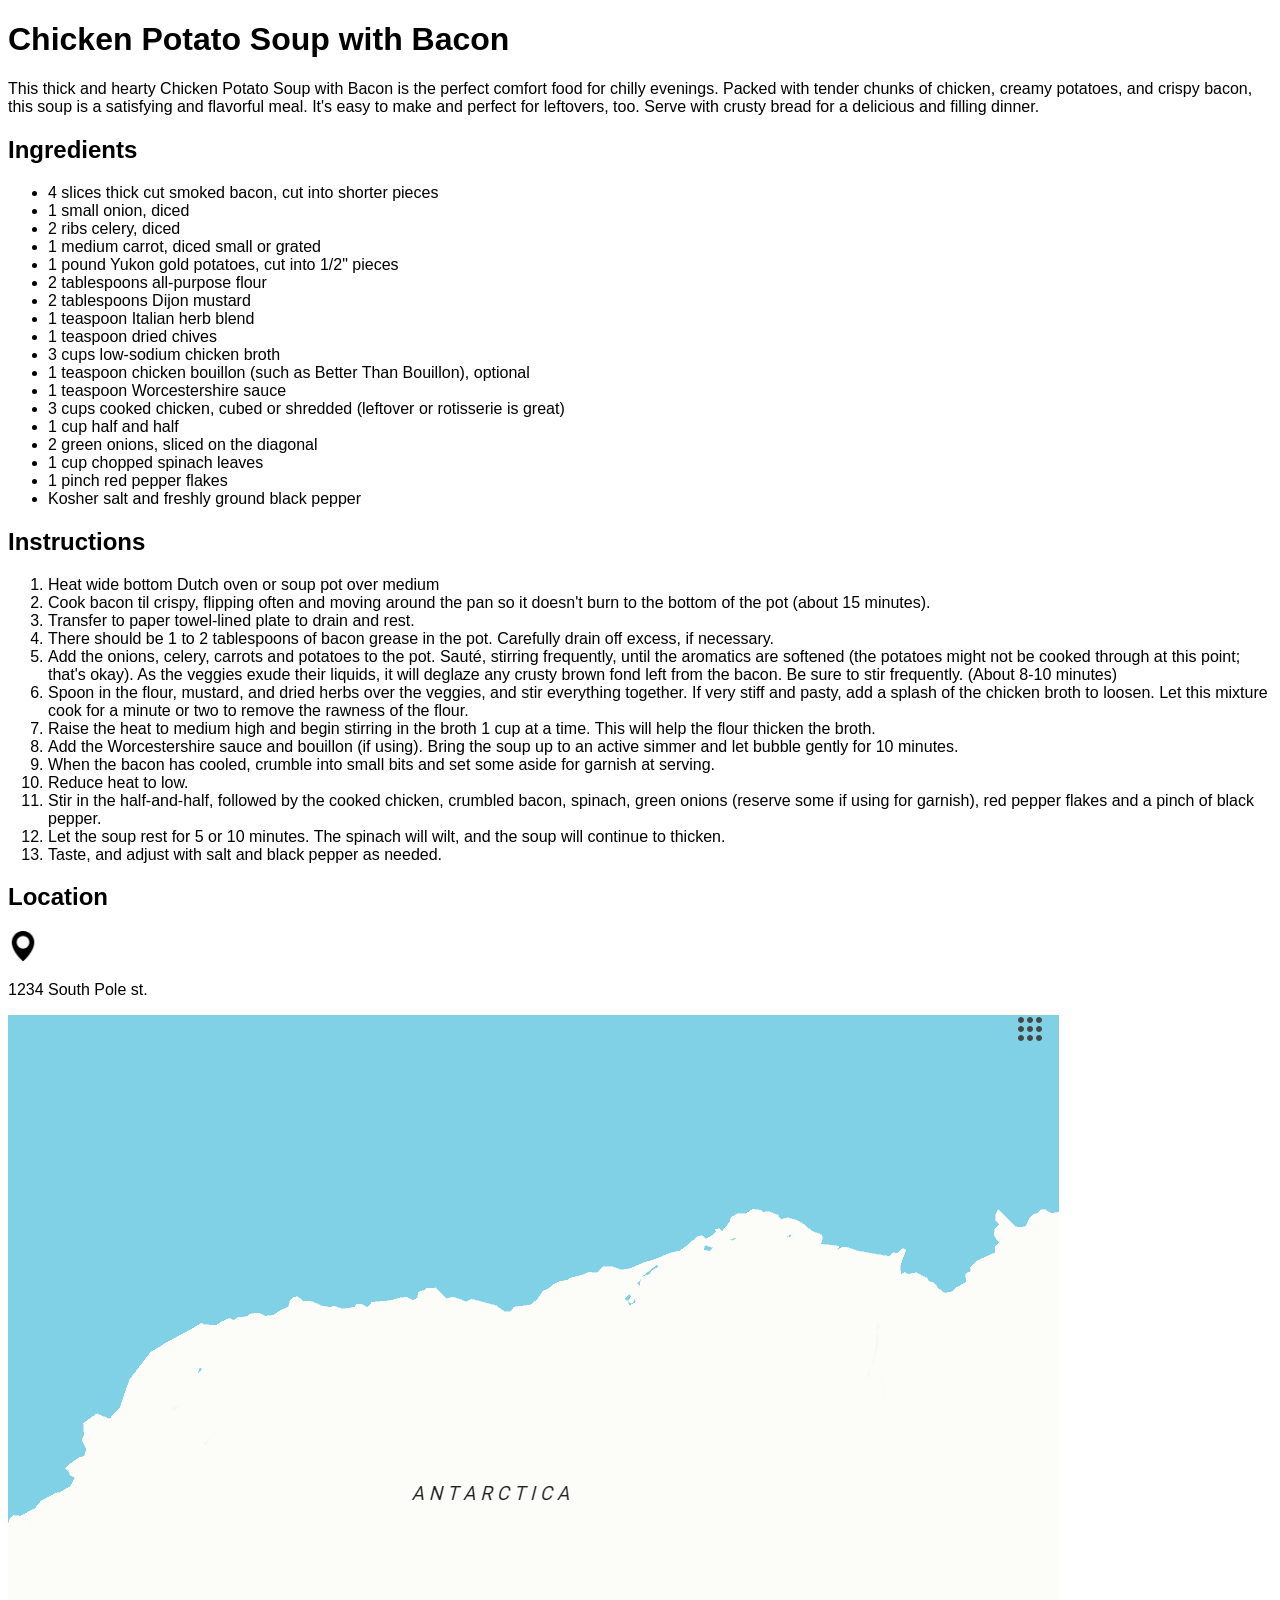
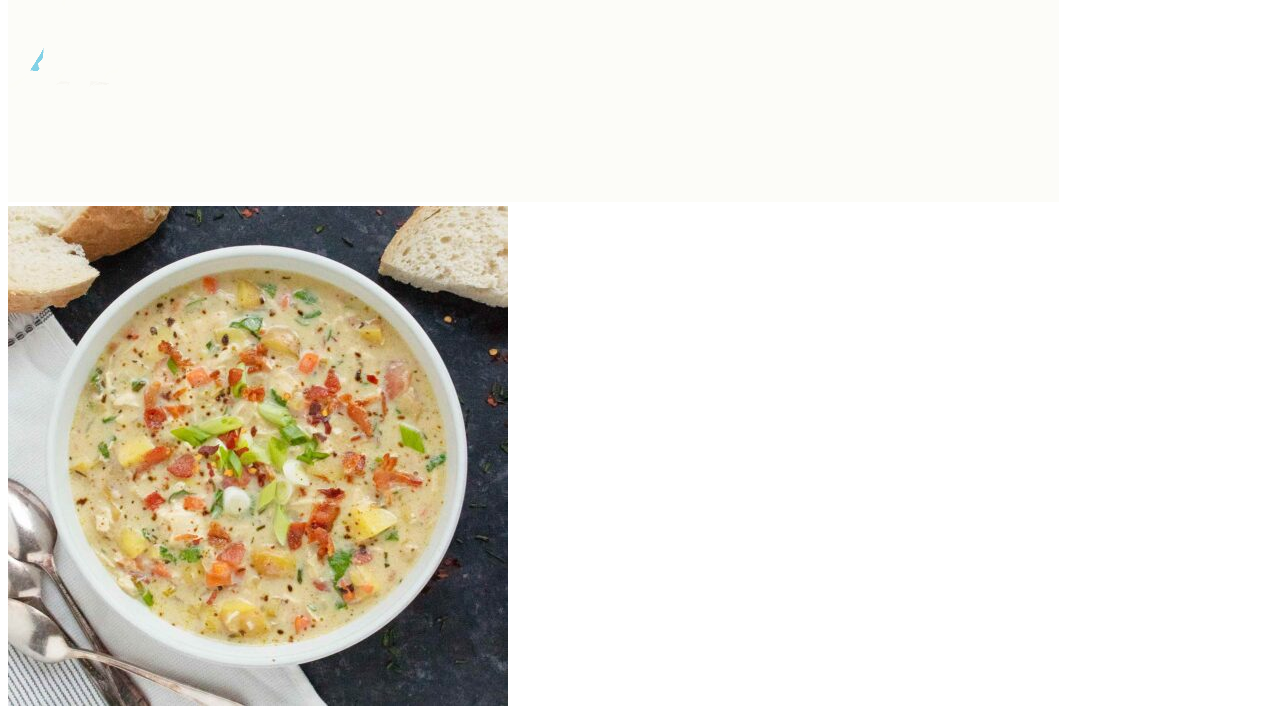
==== recipe.html @ 621f4bc7 "Recipe page" ====
<!-- https://soupaddict.com/chicken-potato-soup/#recipe
 -->
<!DOCTYPE html>
<html lang="en">
  <head>
    <meta charset="UTF-8">
    <meta name="viewport" content="width=device-width, initial-scale=1.0">
    <meta http-equiv="X-UA-Compatible" content="ie=edge">
    <title>Chicken Potato Soup with Bacon</title>
    <link rel="stylesheet" href="style.css">
  </head>
  <body>
    <div class="container">
      <div class="content-side">
        <h1>Chicken Potato Soup with Bacon</h1>
        <p>This thick and hearty Chicken Potato Soup with Bacon is the perfect comfort food for chilly evenings. Packed with tender chunks of chicken, creamy potatoes, and crispy bacon, this soup is a satisfying and flavorful meal. It's easy to make and perfect for leftovers, too. Serve with crusty bread for a delicious and filling dinner.</p>
        
        <h2>Ingredients</h2>
        <ul>
          <li>4 slices thick cut smoked bacon, cut into shorter pieces</li>
          <li>1 small onion, diced</li>
          <li>2 ribs celery, diced</li>
          <li>1 medium carrot, diced small or grated</li>
          <li>1 pound Yukon gold potatoes, cut into 1/2" pieces</li>
          <li>2 tablespoons all-purpose flour</li>
          <li>2 tablespoons Dijon mustard</li>
          <li>1 teaspoon Italian herb blend</li>
          <li>1 teaspoon dried chives</li>
          <li>3 cups low-sodium chicken broth</li>
          <li>1 teaspoon chicken bouillon (such as Better Than Bouillon), optional</li>
          <li>1 teaspoon Worcestershire sauce</li>
          <li>3 cups cooked chicken, cubed or shredded (leftover or rotisserie is great)</li>
          <li>1 cup half and half</li>
          <li>2 green onions, sliced on the diagonal</li>
          <li>1 cup chopped spinach leaves</li>
          <li>1 pinch red pepper flakes</li>
          <li>Kosher salt and freshly ground black pepper</li>
        </ul>

        <h2>Instructions</h2>
        <ol>
          <li>Heat wide bottom Dutch oven or soup pot over medium</li>
          <li>Cook bacon til crispy, flipping often and moving around the pan so it doesn't burn to the bottom of the pot (about 15 minutes).</li>
          <li>Transfer to paper towel-lined plate to drain and rest.</li>
          <li>There should be 1 to 2 tablespoons of bacon grease in the pot. Carefully drain off excess, if necessary.</li>
          <li>Add the onions, celery, carrots and potatoes to the pot. Sauté, stirring frequently, until the aromatics are softened (the potatoes might not be cooked through at this point; that's okay). As the veggies exude their liquids, it will deglaze any crusty brown fond left from the bacon. Be sure to stir frequently. (About 8-10 minutes)</li>
          <li>Spoon in the flour, mustard, and dried herbs over the veggies, and stir everything together. If very stiff and pasty, add a splash of the chicken broth to loosen. Let this mixture cook for a minute or two to remove the rawness of the flour.</li>
          <li>Raise the heat to medium high and begin stirring in the broth 1 cup at a time. This will help the flour thicken the broth.</li>
          <li>Add the Worcestershire sauce and bouillon (if using). Bring the soup up to an active simmer and let bubble gently for 10 minutes.</li>
          <li>When the bacon has cooled, crumble into small bits and set some aside for garnish at serving.</li>
          <li>Reduce heat to low.</li>
          <li>Stir in the half-and-half, followed by the cooked chicken, crumbled bacon, spinach, green onions (reserve some if using for garnish), red pepper flakes and a pinch of black pepper.</li>
          <li>Let the soup rest for 5 or 10 minutes. The spinach will wilt, and the soup will continue to thicken.</li>
          <li>Taste, and adjust with salt and black pepper as needed.</li>
        </ol>

        <h2>Location</h2>
        <div class="location-content">
          <div class="location-info">
            <div class="location-details">
              <img src="location-pin.png" alt="location pin image" width="30" height="30">
              <p>1234 South Pole st.</p>
            </div>
          </div>
          <div class="location-map">
            <img src="South-Pole.png" alt="south pole">
          </div>
        </div>
      </div>

      <div class="image-side">
        <img src="chicken-potato-soup.jpg" alt="chicken potato soup">
      </div>
    </div>
  </body>
</html>
---- style.css ----
body {
  font-family: 'Poppins', sans-serif;
}

.page{
  padding: 100px 0;
}

.content-wrap{
  max-width: 760px;
  margin: 0 auto;
}

.search-wrap{
  max-width: 760px;
}

.search-input{
  border: 2px solid #111;
  border-radius: 0;
}

.season-btn{
  border: 0;
  padding: 16px 46px;
  /* font-weight: 500; */
  min-width: 150px;
}

.spring{ background: #fbf3c6; }
.summer{ background: #e9f7dc; }
.fall{ background: #f7d8b9; }
.winter{ background: #cfe6fb; }

.filter-btn{
  background: #ff6f6f;
  border: 0;
  border-radius: 0;
  padding: 14px 22px;
  font-weight: 500;
}
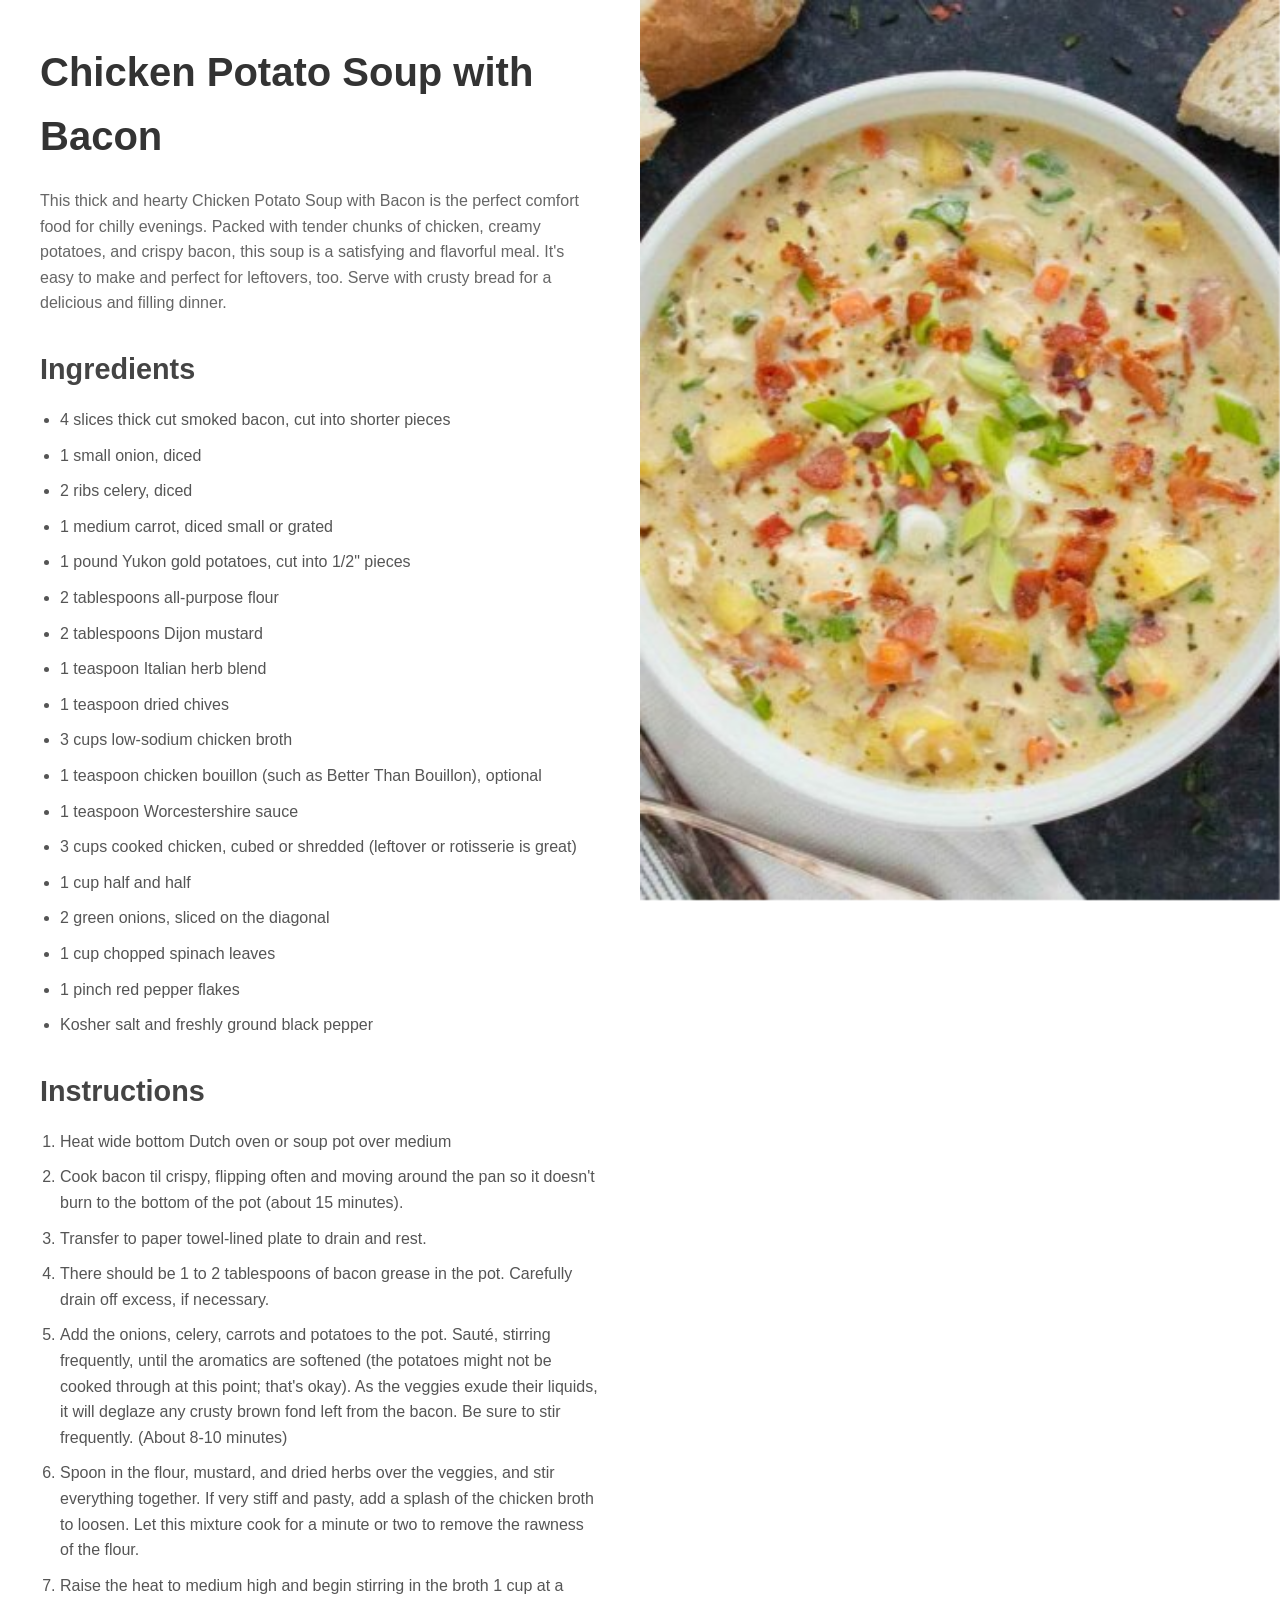
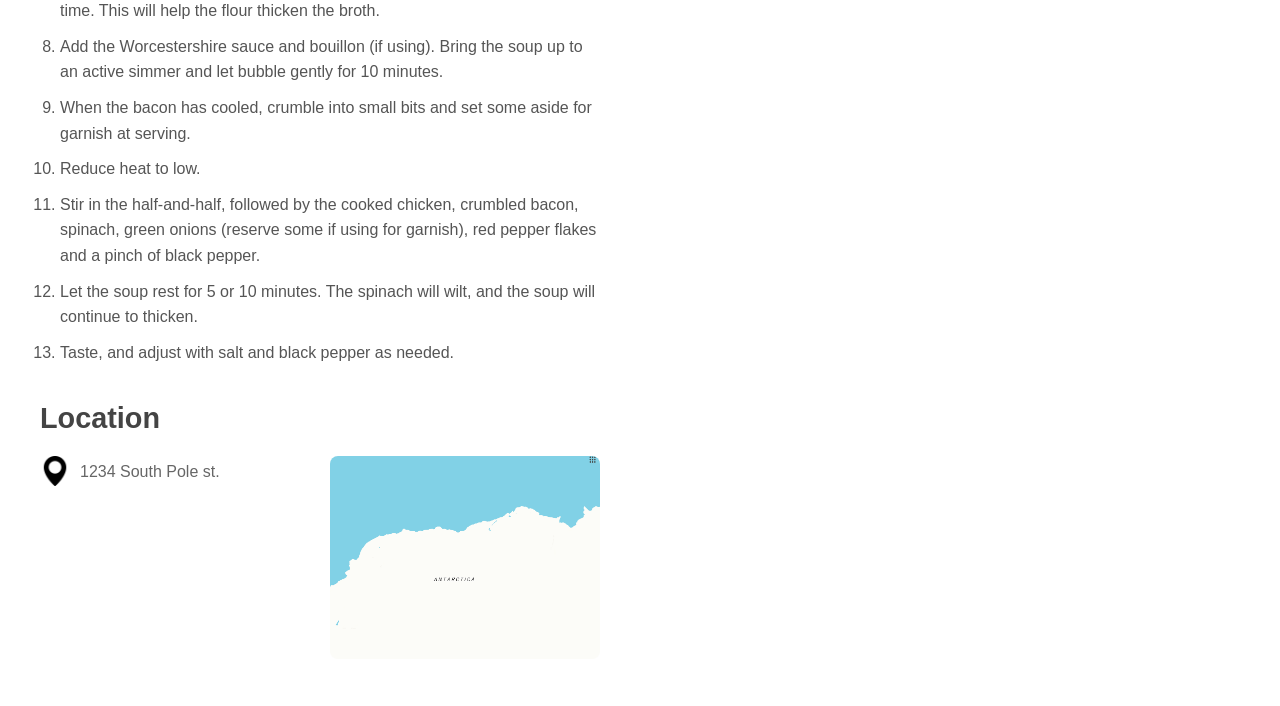
==== commit e7e1cf9d: "Updated the recipe html to match style-recipe.css" ====
--- a/recipe.html
+++ b/recipe.html
@@ -7,7 +7,7 @@
     <meta name="viewport" content="width=device-width, initial-scale=1.0">
     <meta http-equiv="X-UA-Compatible" content="ie=edge">
     <title>Chicken Potato Soup with Bacon</title>
-    <link rel="stylesheet" href="style.css">
+    <link rel="stylesheet" href="style-recipe.css">
   </head>
   <body>
     <div class="container">
--- a/style-recipe.css
+++ b/style-recipe.css
@@ -0,0 +1,120 @@
+* {
+  margin: 0;
+  padding: 0;
+  box-sizing: border-box;
+}
+
+body {
+  font-family: Arial, sans-serif;
+  line-height: 1.6;
+}
+
+.container {
+  display: flex;
+  min-height: 100vh;
+}
+
+.content-side {
+  width: 50%;
+  padding: 40px;
+  overflow-y: auto;
+}
+
+.image-side {
+  width: 50%;
+  position: sticky;
+  top: 0;
+  height: 100vh;
+}
+
+.image-side img {
+  width: 100%;
+  height: 100%;
+  object-fit: cover;
+}
+
+h1 {
+  font-size: 2.5em;
+  margin-bottom: 20px;
+  color: #333;
+}
+
+h2 {
+  font-size: 1.8em;
+  margin-top: 30px;
+  margin-bottom: 15px;
+  color: #444;
+}
+
+p {
+  margin-bottom: 20px;
+  color: #666;
+}
+
+ul, ol {
+  margin-left: 20px;
+  margin-bottom: 20px;
+}
+
+li {
+  margin-bottom: 10px;
+  color: #555;
+}
+
+.location-section {
+  margin-top: 30px;
+}
+
+.location-content {
+  display: flex;
+  gap: 20px;
+  align-items: flex-start;
+  margin-top: 15px;
+}
+
+.location-info {
+  flex: 1;
+}
+
+.location-details {
+  display: flex;
+  align-items: center;
+  gap: 10px;
+}
+
+.location-details img {
+  width: 30px !important;
+  height: 30px !important;
+  object-fit: contain;
+}
+
+.location-details p {
+  margin: 0;
+}
+
+.location-map {
+  flex: 1;
+}
+
+.location-map img {
+  width: 100%;
+  height: auto;
+  max-width: 300px;
+  border-radius: 8px;
+}
+
+@media (max-width: 968px) {
+  .container {
+    flex-direction: column;
+  }
+  
+  .content-side,
+  .image-side {
+    width: 100%;
+  }
+  
+  .image-side {
+    position: relative;
+    height: 400px;
+  }
+}
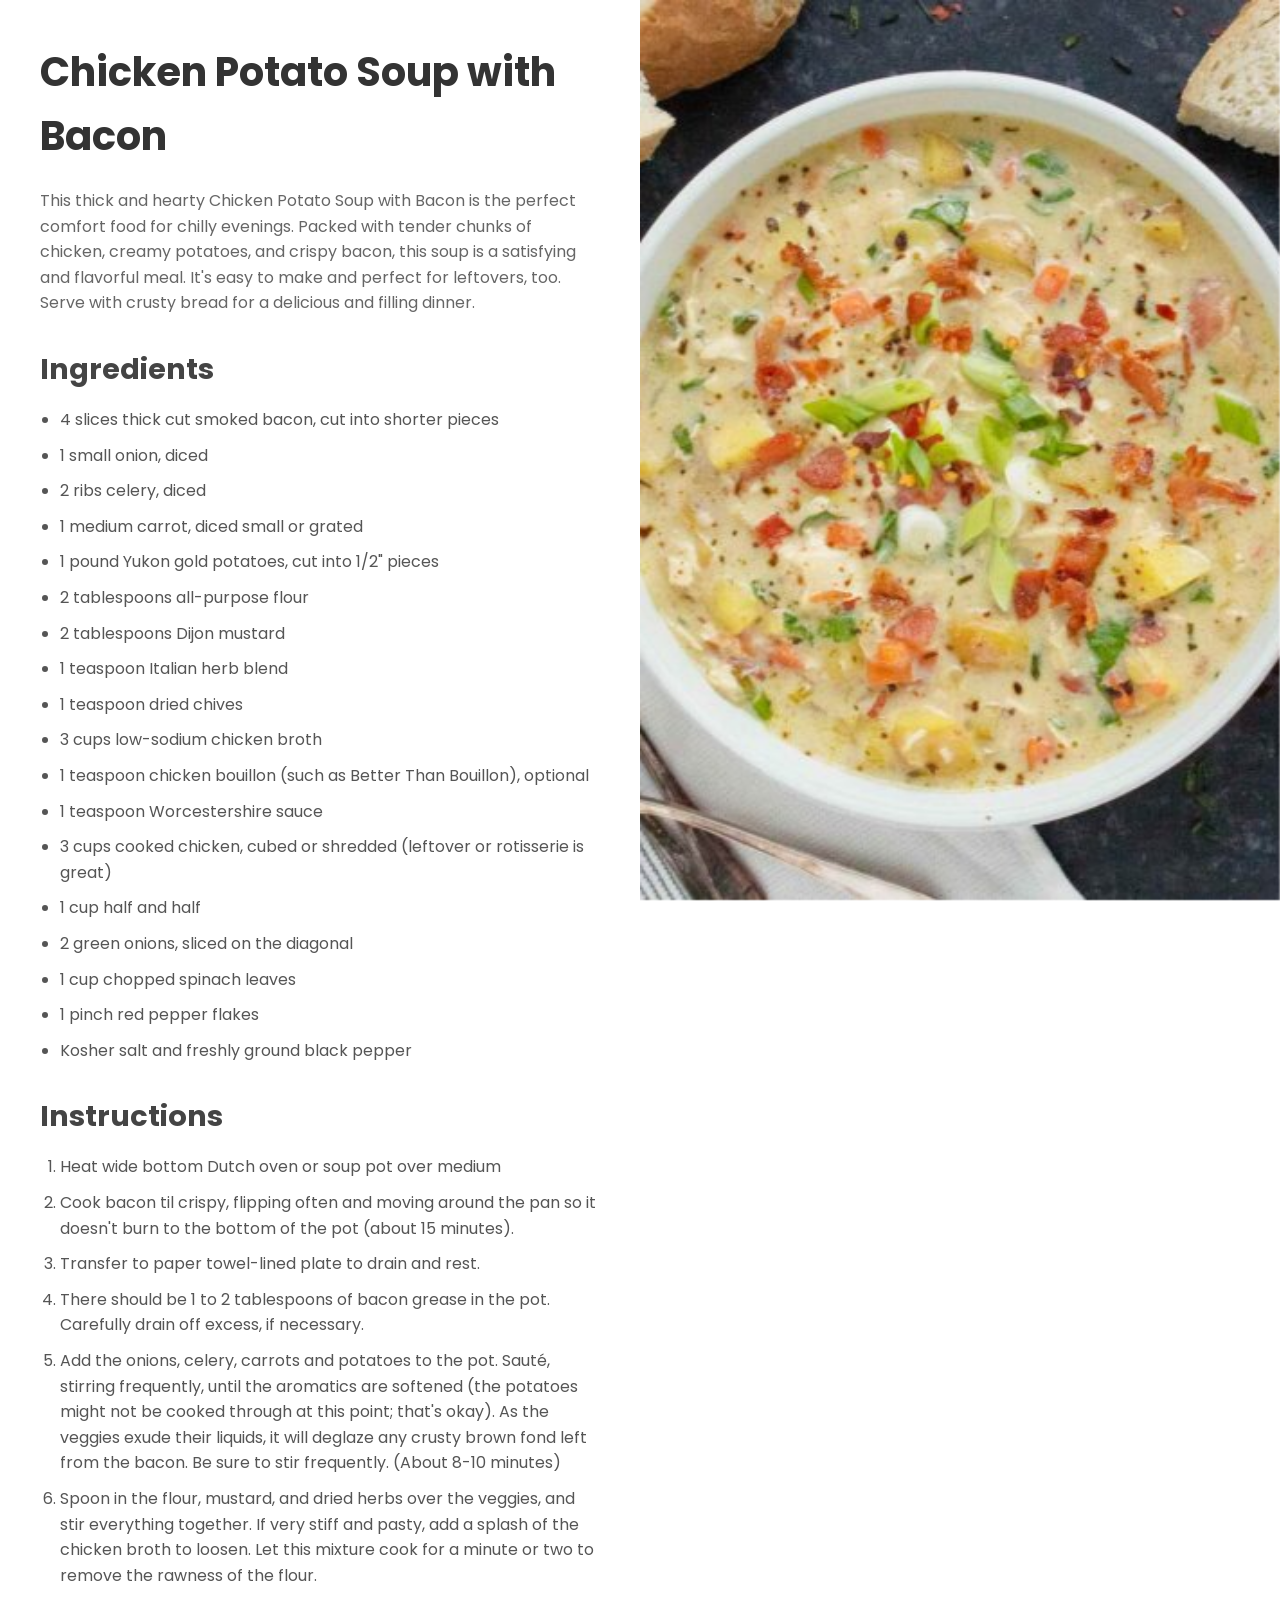
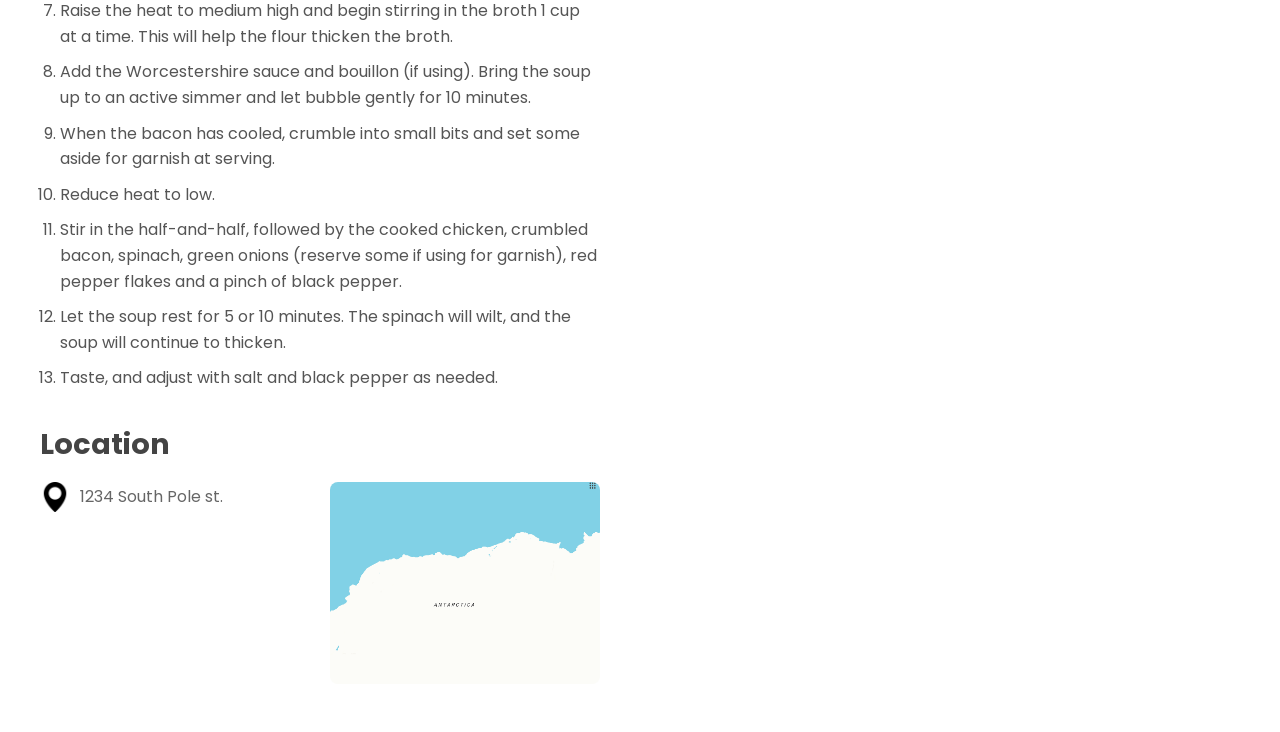
==== commit 9331845d: "Merged CSS and updated formatting" ====
--- a/recipe.html
+++ b/recipe.html
@@ -7,7 +7,12 @@
     <meta name="viewport" content="width=device-width, initial-scale=1.0">
     <meta http-equiv="X-UA-Compatible" content="ie=edge">
     <title>Chicken Potato Soup with Bacon</title>
-    <link rel="stylesheet" href="style-recipe.css">
+   
+    <link rel="preconnect" href="https://fonts.googleapis.com">
+    <link rel="preconnect" href="https://fonts.gstatic.com" crossorigin>
+    <link href="https://fonts.googleapis.com/css2?family=Poppins:ital,wght@0,100;0,200;0,300;0,400;0,500;0,600;0,700;0,800;0,900;1,100;1,200;1,300;1,400;1,500;1,600;1,700;1,800;1,900&display=swap" rel="stylesheet">
+
+    <link rel="stylesheet" href="style.css">
   </head>
   <body>
     <div class="container">
--- a/style.css
+++ b/style.css
@@ -0,0 +1,170 @@
+
+  /* HOME PAGE */
+  /* HOME PAGE */
+  /* HOME PAGE */
+
+
+body {
+  font-family: 'Poppins', sans-serif;
+  line-height: 1.6;
+}
+
+.page{
+  padding: 100px 0;
+}
+
+.content-wrap{
+  max-width: 760px;
+  margin: 0 auto;
+}
+
+.search-wrap{
+  max-width: 760px;
+}
+
+.search-input{
+  border: 2px solid #111;
+  border-radius: 0;
+}
+
+.season-btn{
+  border: 0;
+  padding: 16px 46px;
+  /* font-weight: 500; */
+  min-width: 150px;
+}
+
+.spring{ background: #fbf3c6; }
+.summer{ background: #e9f7dc; }
+.fall{ background: #f7d8b9; }
+.winter{ background: #cfe6fb; }
+
+.filter-btn{
+  background: #ff6f6f;
+  border: 0;
+  border-radius: 0;
+  padding: 14px 22px;
+  font-weight: 500;
+}
+
+
+  /* RECIPE PAGE */
+  /* RECIPE PAGE */
+  /* RECIPE PAGE */
+
+
+* {
+  margin: 0;
+  padding: 0;
+  box-sizing: border-box;
+}
+
+.container {
+  display: flex;
+  min-height: 100vh;
+}
+
+.content-side {
+  width: 50%;
+  padding: 40px;
+  overflow-y: auto;
+}
+
+.image-side {
+  width: 50%;
+  position: sticky;
+  top: 0;
+  height: 100vh;
+}
+
+.image-side img {
+  width: 100%;
+  height: 100%;
+  object-fit: cover;
+}
+
+h1 {
+  font-size: 2.5em;
+  margin-bottom: 20px;
+  color: #333;
+}
+
+h2 {
+  font-size: 1.8em;
+  margin-top: 30px;
+  margin-bottom: 15px;
+  color: #444;
+}
+
+p {
+  margin-bottom: 20px;
+  color: #666;
+}
+
+ul, ol {
+  margin-left: 20px;
+  margin-bottom: 20px;
+}
+
+li {
+  margin-bottom: 10px;
+  color: #555;
+}
+
+.location-section {
+  margin-top: 30px;
+}
+
+.location-content {
+  display: flex;
+  gap: 20px;
+  align-items: flex-start;
+  margin-top: 15px;
+}
+
+.location-info {
+  flex: 1;
+}
+
+.location-details {
+  display: flex;
+  align-items: center;
+  gap: 10px;
+}
+
+.location-details img {
+  width: 30px !important;
+  height: 30px !important;
+  object-fit: contain;
+}
+
+.location-details p {
+  margin: 0;
+}
+
+.location-map {
+  flex: 1;
+}
+
+.location-map img {
+  width: 100%;
+  height: auto;
+  max-width: 300px;
+  border-radius: 8px;
+}
+
+@media (max-width: 968px) {
+  .container {
+    flex-direction: column;
+  }
+  
+  .content-side,
+  .image-side {
+    width: 100%;
+  }
+  
+  .image-side {
+    position: relative;
+    height: 400px;
+  }
+}
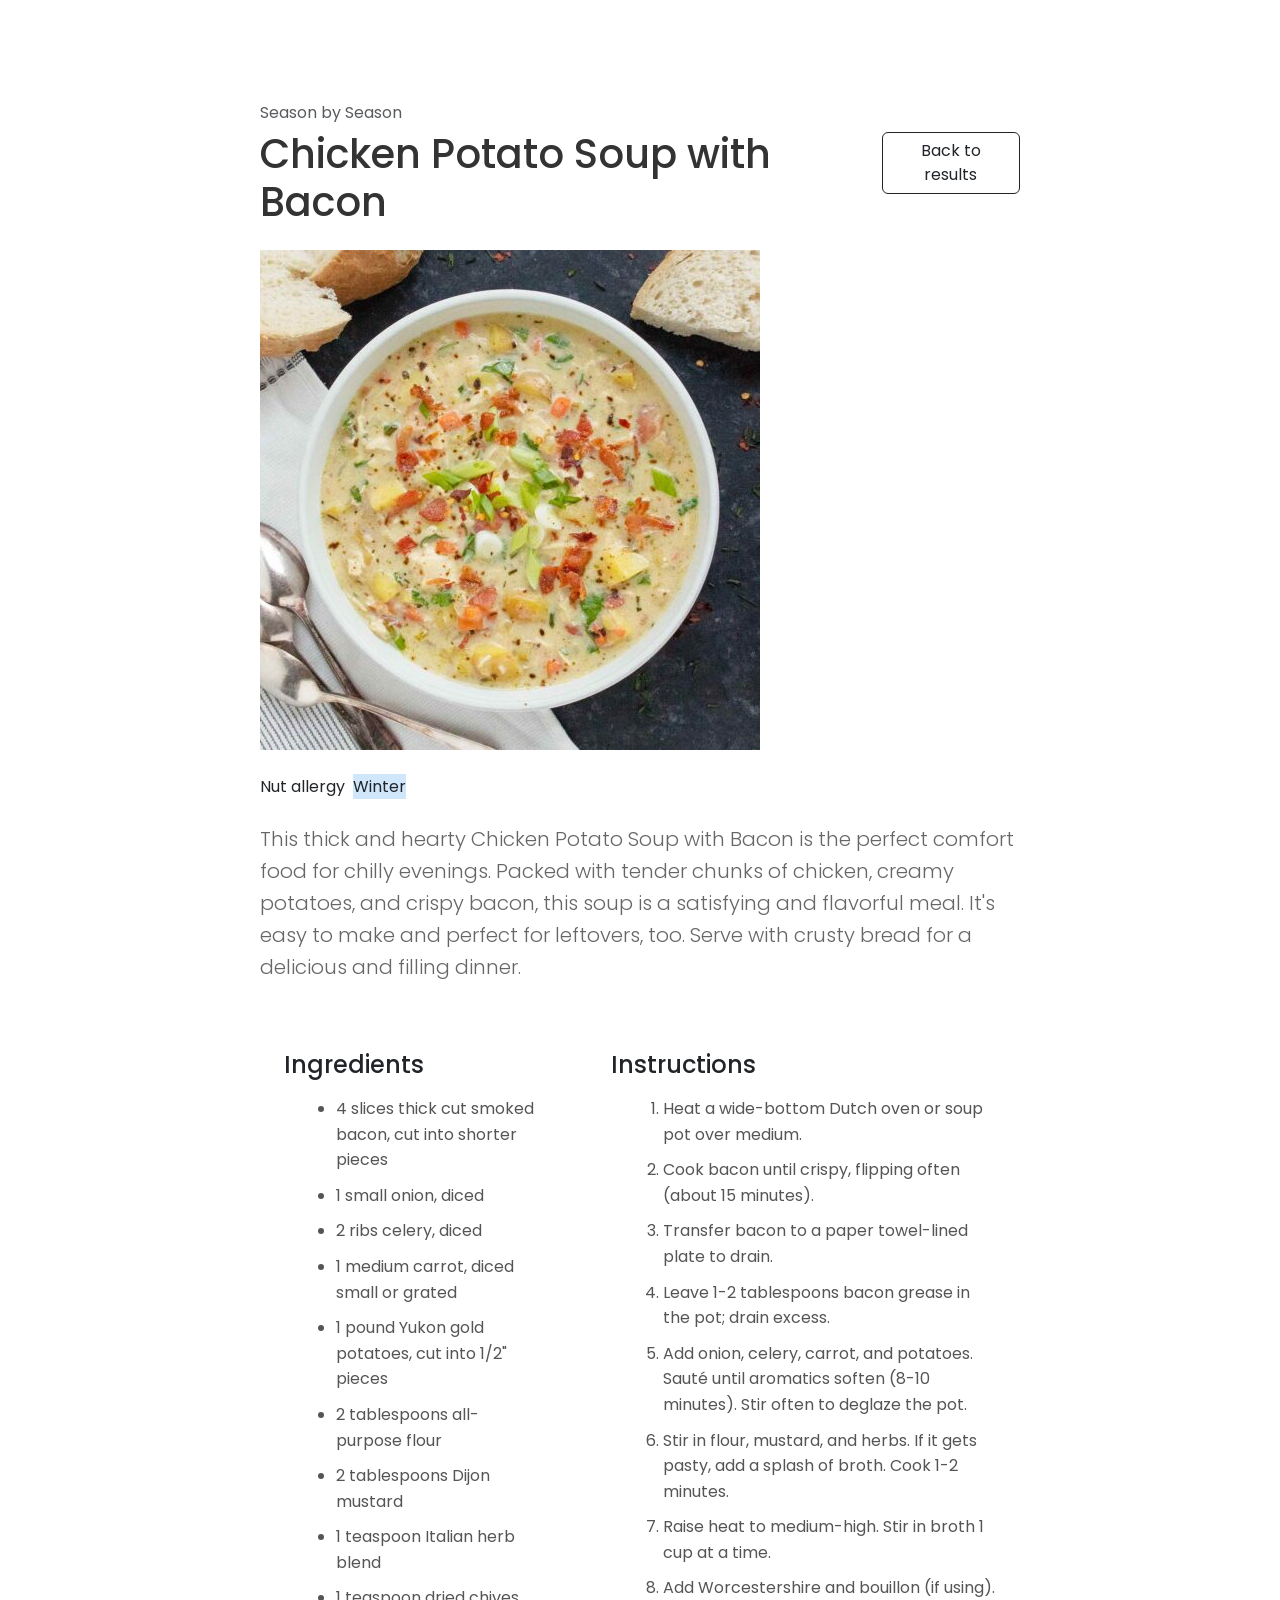
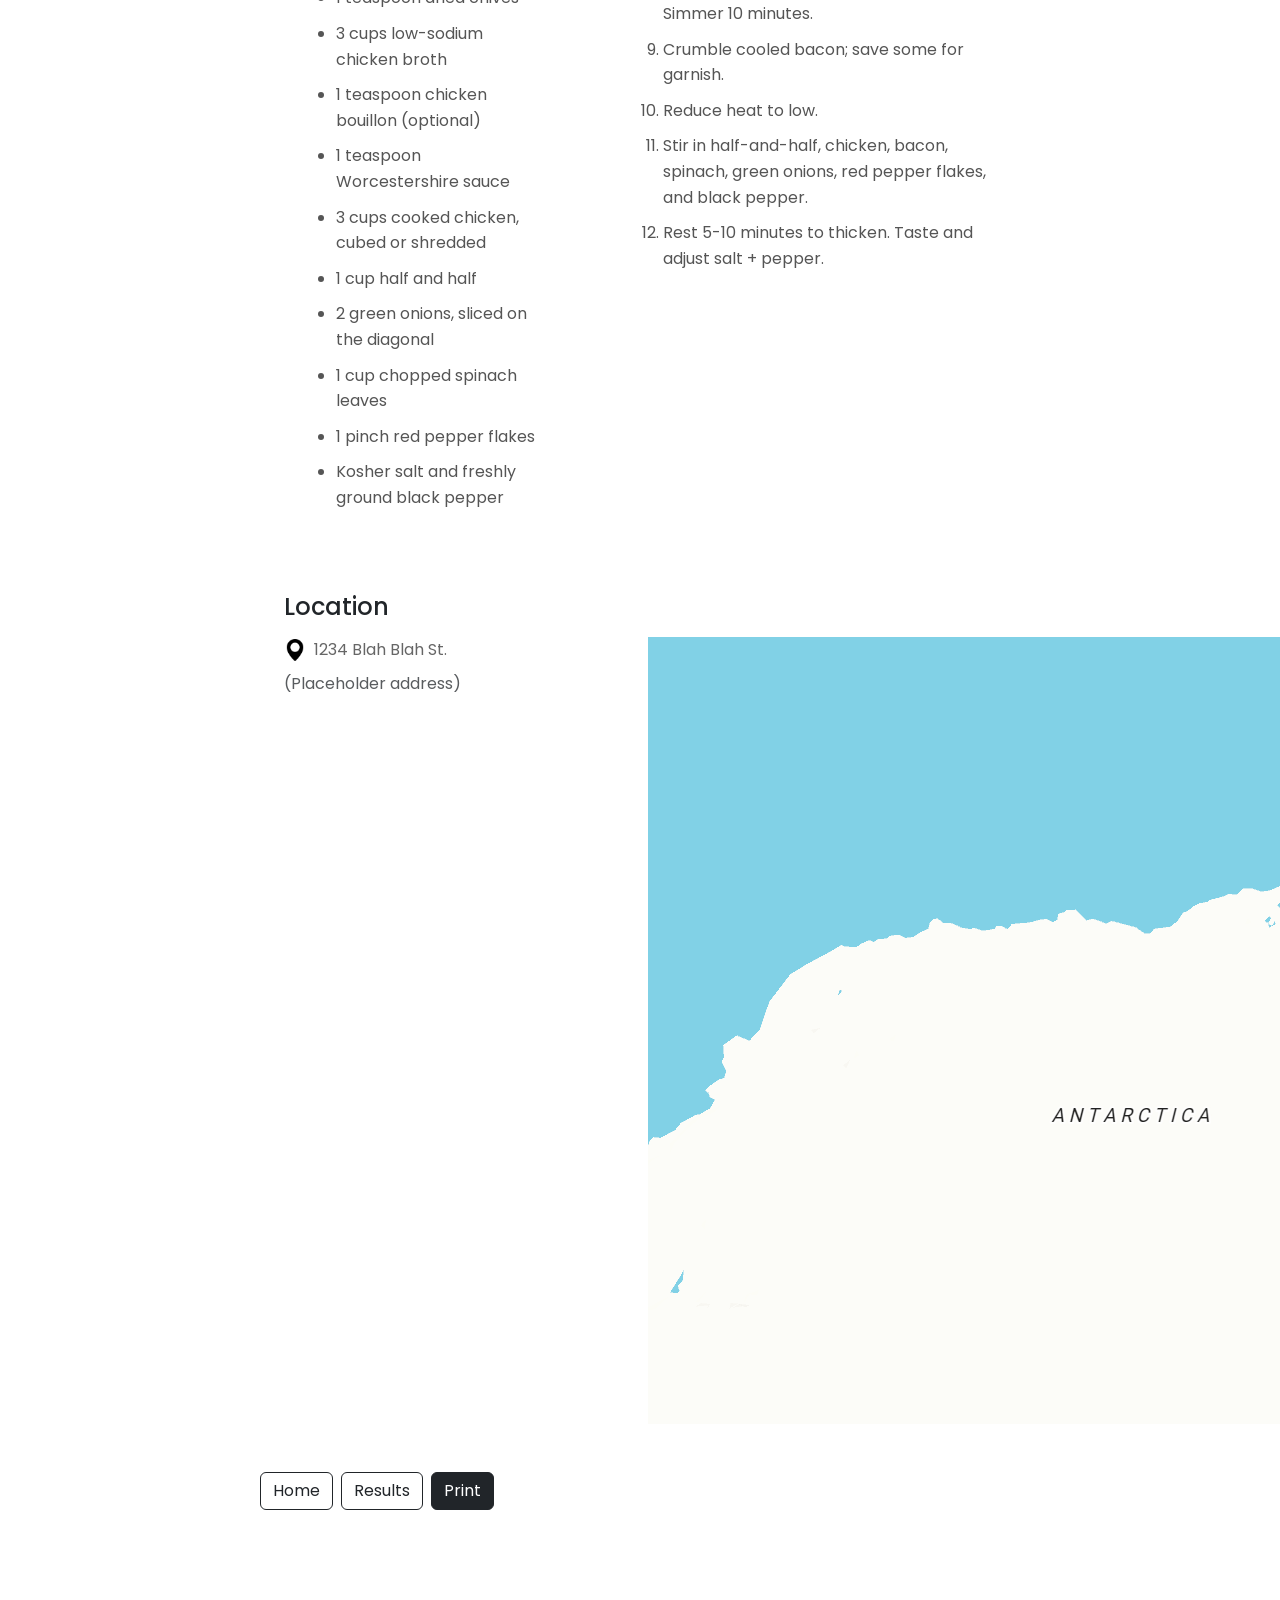
==== commit 30ba13c7: "New recipe page" ====
--- a/recipe.html
+++ b/recipe.html
@@ -1,81 +1,172 @@
-<!-- https://soupaddict.com/chicken-potato-soup/#recipe
- -->
-<!DOCTYPE html>
+<!-- Recipe source: https://soupaddict.com/chicken-potato-soup/#recipe -->
+
+<!doctype html>
 <html lang="en">
-  <head>
-    <meta charset="UTF-8">
-    <meta name="viewport" content="width=device-width, initial-scale=1.0">
-    <meta http-equiv="X-UA-Compatible" content="ie=edge">
-    <title>Chicken Potato Soup with Bacon</title>
-   
-    <link rel="preconnect" href="https://fonts.googleapis.com">
-    <link rel="preconnect" href="https://fonts.gstatic.com" crossorigin>
-    <link href="https://fonts.googleapis.com/css2?family=Poppins:ital,wght@0,100;0,200;0,300;0,400;0,500;0,600;0,700;0,800;0,900;1,100;1,200;1,300;1,400;1,500;1,600;1,700;1,800;1,900&display=swap" rel="stylesheet">
 
-    <link rel="stylesheet" href="style.css">
-  </head>
-  <body>
-    <div class="container">
-      <div class="content-side">
-        <h1>Chicken Potato Soup with Bacon</h1>
-        <p>This thick and hearty Chicken Potato Soup with Bacon is the perfect comfort food for chilly evenings. Packed with tender chunks of chicken, creamy potatoes, and crispy bacon, this soup is a satisfying and flavorful meal. It's easy to make and perfect for leftovers, too. Serve with crusty bread for a delicious and filling dinner.</p>
-        
-        <h2>Ingredients</h2>
-        <ul>
-          <li>4 slices thick cut smoked bacon, cut into shorter pieces</li>
-          <li>1 small onion, diced</li>
-          <li>2 ribs celery, diced</li>
-          <li>1 medium carrot, diced small or grated</li>
-          <li>1 pound Yukon gold potatoes, cut into 1/2" pieces</li>
-          <li>2 tablespoons all-purpose flour</li>
-          <li>2 tablespoons Dijon mustard</li>
-          <li>1 teaspoon Italian herb blend</li>
-          <li>1 teaspoon dried chives</li>
-          <li>3 cups low-sodium chicken broth</li>
-          <li>1 teaspoon chicken bouillon (such as Better Than Bouillon), optional</li>
-          <li>1 teaspoon Worcestershire sauce</li>
-          <li>3 cups cooked chicken, cubed or shredded (leftover or rotisserie is great)</li>
-          <li>1 cup half and half</li>
-          <li>2 green onions, sliced on the diagonal</li>
-          <li>1 cup chopped spinach leaves</li>
-          <li>1 pinch red pepper flakes</li>
-          <li>Kosher salt and freshly ground black pepper</li>
-        </ul>
+<head>
+  <meta charset="utf-8" />
+  <meta name="viewport" content="width=device-width, initial-scale=1" />
+  <title>Chicken Potato Soup with Bacon | Season by Season</title>
 
-        <h2>Instructions</h2>
-        <ol>
-          <li>Heat wide bottom Dutch oven or soup pot over medium</li>
-          <li>Cook bacon til crispy, flipping often and moving around the pan so it doesn't burn to the bottom of the pot (about 15 minutes).</li>
-          <li>Transfer to paper towel-lined plate to drain and rest.</li>
-          <li>There should be 1 to 2 tablespoons of bacon grease in the pot. Carefully drain off excess, if necessary.</li>
-          <li>Add the onions, celery, carrots and potatoes to the pot. Sauté, stirring frequently, until the aromatics are softened (the potatoes might not be cooked through at this point; that's okay). As the veggies exude their liquids, it will deglaze any crusty brown fond left from the bacon. Be sure to stir frequently. (About 8-10 minutes)</li>
-          <li>Spoon in the flour, mustard, and dried herbs over the veggies, and stir everything together. If very stiff and pasty, add a splash of the chicken broth to loosen. Let this mixture cook for a minute or two to remove the rawness of the flour.</li>
-          <li>Raise the heat to medium high and begin stirring in the broth 1 cup at a time. This will help the flour thicken the broth.</li>
-          <li>Add the Worcestershire sauce and bouillon (if using). Bring the soup up to an active simmer and let bubble gently for 10 minutes.</li>
-          <li>When the bacon has cooled, crumble into small bits and set some aside for garnish at serving.</li>
-          <li>Reduce heat to low.</li>
-          <li>Stir in the half-and-half, followed by the cooked chicken, crumbled bacon, spinach, green onions (reserve some if using for garnish), red pepper flakes and a pinch of black pepper.</li>
-          <li>Let the soup rest for 5 or 10 minutes. The spinach will wilt, and the soup will continue to thicken.</li>
-          <li>Taste, and adjust with salt and black pepper as needed.</li>
-        </ol>
+  <link rel="preconnect" href="https://fonts.googleapis.com" />
+  <link rel="preconnect" href="https://fonts.gstatic.com" crossorigin />
+  <link
+    href="https://fonts.googleapis.com/css2?family=Poppins:wght@300;400;500;600;700&display=swap"
+    rel="stylesheet"
+  />
 
-        <h2>Location</h2>
-        <div class="location-content">
-          <div class="location-info">
-            <div class="location-details">
-              <img src="location-pin.png" alt="location pin image" width="30" height="30">
-              <p>1234 South Pole st.</p>
+  <link
+    href="https://cdn.jsdelivr.net/npm/bootstrap@5.3.3/dist/css/bootstrap.min.css"
+    rel="stylesheet"
+  />
+  <link rel="stylesheet" href="style.css" />
+</head>
+
+
+<body>
+  <main class="page">
+    <div class="content-wrap">
+      <!-- top nav-ish row -->
+      <div class="d-flex align-items-center justify-content-between mb-4">
+        <div>
+          <a href="home.html" class="text-decoration-none">
+            <p class="mb-1 text-muted">Season by Season</p>
+          </a>
+          <h1 class="mb-0">Chicken Potato Soup with Bacon</h1>
+        </div>
+        <a class="btn btn-outline-dark" href="result.html">Back to results</a>
+      </div>
+
+      <!-- food image -->
+      <div class="recipe-hero mb-4">
+        <img
+          src="chicken-potato-soup.jpg"
+          alt="Chicken potato soup with bacon"
+        />
+      </div>
+
+      <!-- tags -->
+      <div class="d-flex flex-wrap gap-2 mb-4">
+        <!-- allergy tags (only show if recipe contains that allergen) -->
+        <span class="tag tag-allergy">Nut allergy</span>
+        <!-- season tags (only show if recipe fits that season) -->
+        <span class="tag tag-season winter">Winter</span>
+      </div>
+
+      <!-- description -->
+      <p class="lead">
+        This thick and hearty Chicken Potato Soup with Bacon is the perfect
+        comfort food for chilly evenings. Packed with tender chunks of
+        chicken, creamy potatoes, and crispy bacon, this soup is a satisfying
+        and flavorful meal. It's easy to make and perfect for leftovers, too.
+        Serve with crusty bread for a delicious and filling dinner.
+      </p>
+
+      <div class="row g-4 mt-1">
+        <!-- ingredients -->
+        <section class="col-12 col-lg-5">
+          <div class="recipe-card p-4">
+            <h2 class="h4 mb-3">Ingredients</h2>
+            <ul class="recipe-list mb-0">
+              <li>
+                4 slices thick cut smoked bacon, cut into shorter pieces
+              </li>
+              <li>1 small onion, diced</li>
+              <li>2 ribs celery, diced</li>
+              <li>1 medium carrot, diced small or grated</li>
+              <li>1 pound Yukon gold potatoes, cut into 1/2" pieces</li>
+              <li>2 tablespoons all-purpose flour</li>
+              <li>2 tablespoons Dijon mustard</li>
+              <li>1 teaspoon Italian herb blend</li>
+              <li>1 teaspoon dried chives</li>
+              <li>3 cups low-sodium chicken broth</li>
+              <li>1 teaspoon chicken bouillon (optional)</li>
+              <li>1 teaspoon Worcestershire sauce</li>
+              <li>3 cups cooked chicken, cubed or shredded</li>
+              <li>1 cup half and half</li>
+              <li>2 green onions, sliced on the diagonal</li>
+              <li>1 cup chopped spinach leaves</li>
+              <li>1 pinch red pepper flakes</li>
+              <li>Kosher salt and freshly ground black pepper</li>
+            </ul>
+          </div>
+        </section>
+
+        <!-- instructions -->
+        <section class="col-12 col-lg-7">
+          <div class="recipe-card p-4">
+            <h2 class="h4 mb-3">Instructions</h2>
+            <ol class="recipe-steps mb-0">
+              <li>Heat a wide-bottom Dutch oven or soup pot over medium.</li>
+              <li>
+                Cook bacon until crispy, flipping often (about 15 minutes).
+              </li>
+              <li>Transfer bacon to a paper towel-lined plate to drain.</li>
+              <li>
+                Leave 1-2 tablespoons bacon grease in the pot; drain excess.
+              </li>
+              <li>
+                Add onion, celery, carrot, and potatoes. Sauté until aromatics
+                soften (8-10 minutes). Stir often to deglaze the pot.
+              </li>
+              <li>
+                Stir in flour, mustard, and herbs. If it gets pasty, add a
+                splash of broth. Cook 1-2 minutes.
+              </li>
+              <li>
+                Raise heat to medium-high. Stir in broth 1 cup at a time.
+              </li>
+              <li>
+                Add Worcestershire and bouillon (if using). Simmer 10 minutes.
+              </li>
+              <li>Crumble cooled bacon; save some for garnish.</li>
+              <li>Reduce heat to low.</li>
+              <li>
+                Stir in half-and-half, chicken, bacon, spinach, green onions,
+                red pepper flakes, and black pepper.
+              </li>
+              <li>
+                Rest 5-10 minutes to thicken. Taste and adjust salt + pepper.
+              </li>
+            </ol>
+          </div>
+        </section>
+      </div>
+
+      <!-- location -->
+      <section class="recipe-card p-4 mt-4">
+        <h2 class="h4 mb-3">Location</h2>
+        <div class="row g-3 align-items-start">
+          <div class="col-12 col-md-6">
+            <div class="d-flex align-items-center gap-2 mb-2">
+              <img
+                src="location-pin.png"
+                alt="Location pin"
+                width="22"
+                height="22"
+              />
+              <p class="mb-0">1234 Blah Blah St.</p>
             </div>
+            <p class="text-muted mb-0">(Placeholder address)</p>
           </div>
-          <div class="location-map">
-            <img src="South-Pole.png" alt="south pole">
+
+          <div class="col-12 col-md-6">
+            <img class="recipe-map" src="South-Pole.png" alt="Map" />
           </div>
         </div>
-      </div>
+      </section>
 
-      <div class="image-side">
-        <img src="chicken-potato-soup.jpg" alt="chicken potato soup">
+      <!-- bottom actions -->
+      <div class="d-flex flex-wrap gap-2 mt-4">
+        <a class="btn btn-outline-dark" href="home.html">Home</a>
+        <a class="btn btn-outline-dark" href="result.html">Results</a>
+        <button class="btn btn-dark" type="button" onclick="window.print()">
+          Print
+        </button>
       </div>
     </div>
-  </body>
+  </main>
+
+  <script src="https://cdn.jsdelivr.net/npm/bootstrap@5.3.3/dist/js/bootstrap.bundle.min.js"></script>
+</body>
 </html>
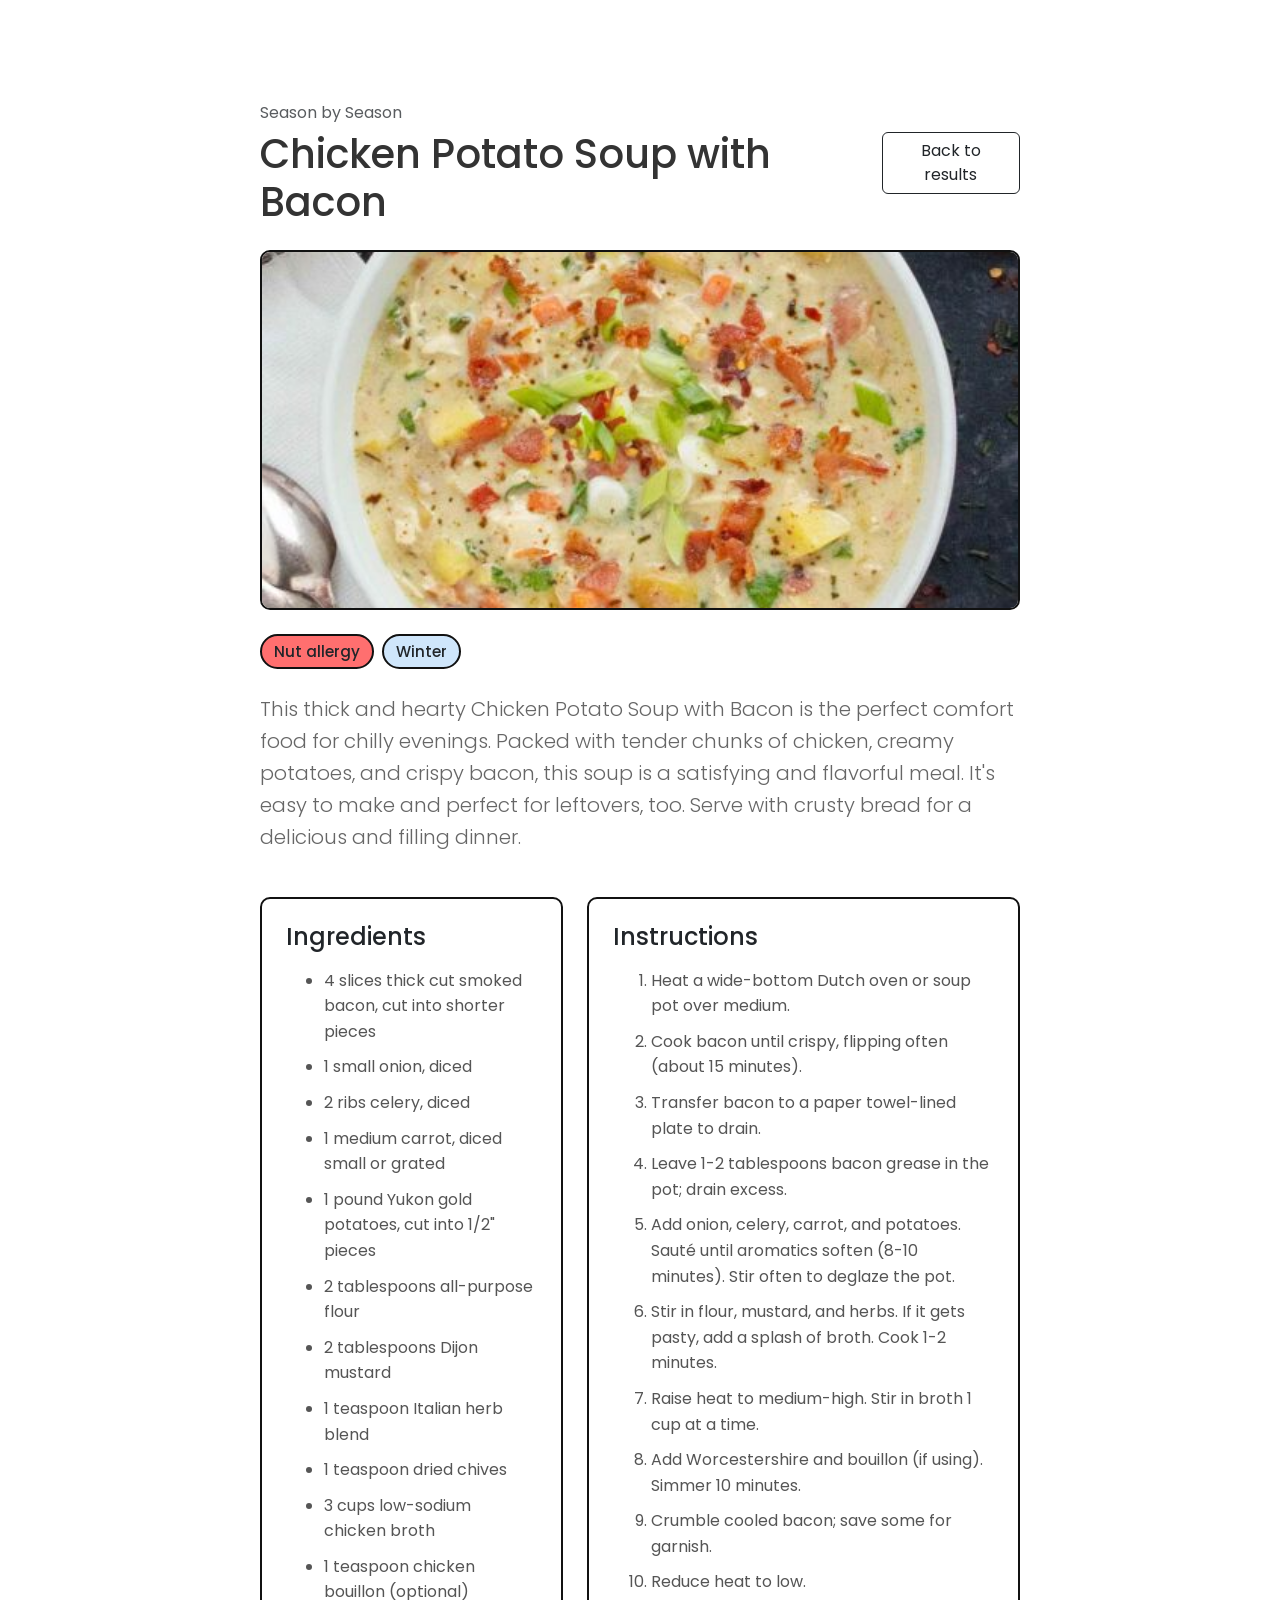
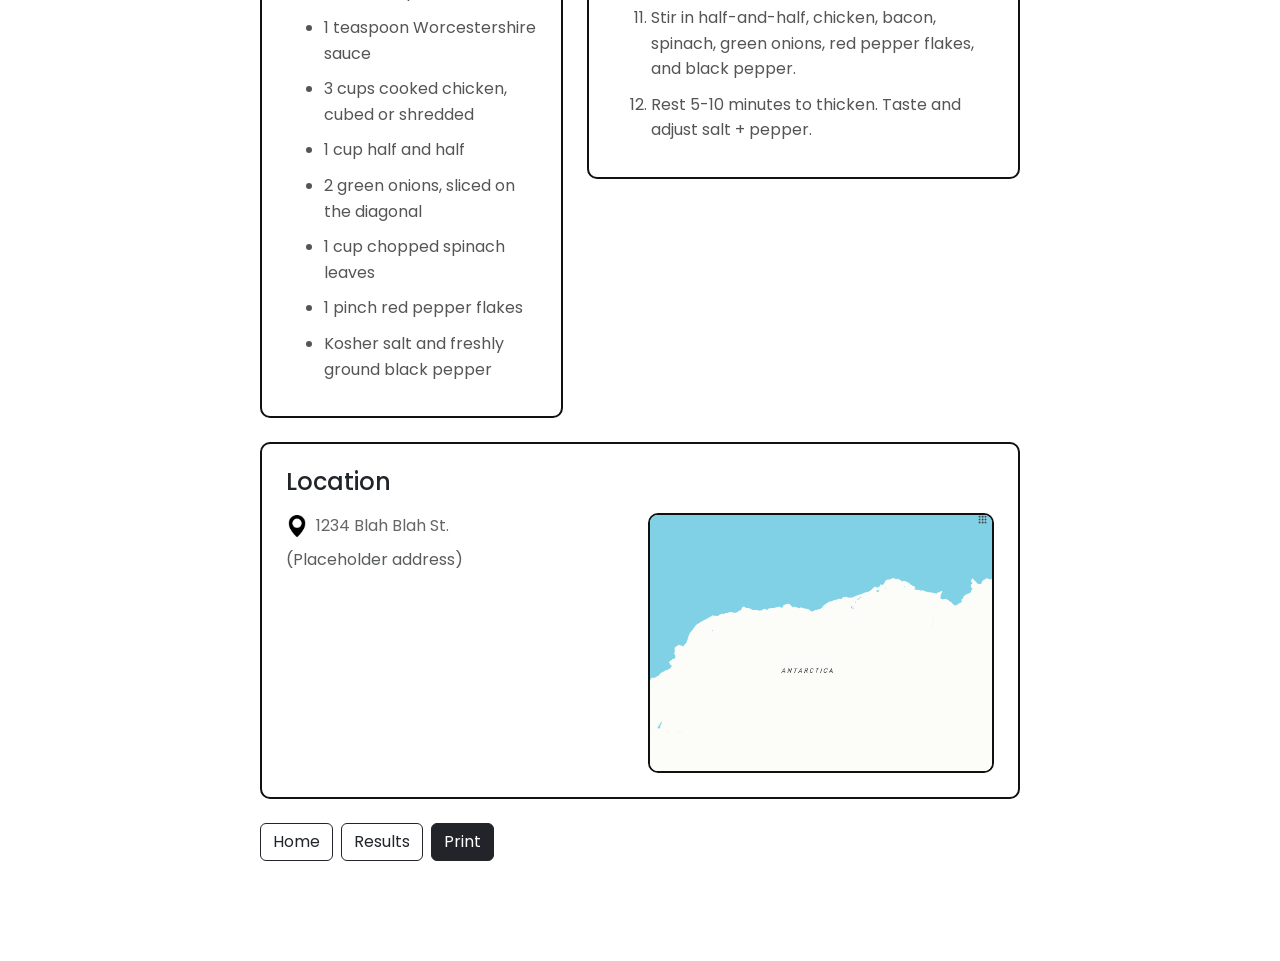
==== commit 01bab6e8: "Redesign result page and css" ====
--- a/recipe.html
+++ b/recipe.html
@@ -2,171 +2,169 @@
 
 <!doctype html>
 <html lang="en">
+  <head>
+    <meta charset="utf-8" />
+    <meta name="viewport" content="width=device-width, initial-scale=1" />
+    <title>Recipe | Season by Season</title>
 
-<head>
-  <meta charset="utf-8" />
-  <meta name="viewport" content="width=device-width, initial-scale=1" />
-  <title>Chicken Potato Soup with Bacon | Season by Season</title>
+    <link rel="preconnect" href="https://fonts.googleapis.com" />
+    <link rel="preconnect" href="https://fonts.gstatic.com" crossorigin />
+    <link
+      href="https://fonts.googleapis.com/css2?family=Poppins:wght@300;400;500;600;700&display=swap"
+      rel="stylesheet"
+    />
 
-  <link rel="preconnect" href="https://fonts.googleapis.com" />
-  <link rel="preconnect" href="https://fonts.gstatic.com" crossorigin />
-  <link
-    href="https://fonts.googleapis.com/css2?family=Poppins:wght@300;400;500;600;700&display=swap"
-    rel="stylesheet"
-  />
+    <link
+      href="https://cdn.jsdelivr.net/npm/bootstrap@5.3.3/dist/css/bootstrap.min.css"
+      rel="stylesheet"
+    />
+    <link rel="stylesheet" href="style.css" />
+  </head>
 
-  <link
-    href="https://cdn.jsdelivr.net/npm/bootstrap@5.3.3/dist/css/bootstrap.min.css"
-    rel="stylesheet"
-  />
-  <link rel="stylesheet" href="style.css" />
-</head>
+  <body>
+    <main class="page">
+      <div class="content-wrap">
+        <!-- top nav-ish row -->
+        <div class="d-flex align-items-center justify-content-between mb-4">
+          <div>
+            <a href="home.html" class="text-decoration-none">
+              <p class="mb-1 text-muted">Season by Season</p>
+            </a>
+            <h1 class="mb-0">Chicken Potato Soup with Bacon</h1>
+          </div>
+          <a class="btn btn-outline-dark" href="result.html">Back to results</a>
+        </div>
 
+        <!-- food image -->
+        <div class="recipe-hero mb-4">
+          <img
+            src="chicken-potato-soup.jpg"
+            alt="Chicken potato soup with bacon"
+          />
+        </div>
 
-<body>
-  <main class="page">
-    <div class="content-wrap">
-      <!-- top nav-ish row -->
-      <div class="d-flex align-items-center justify-content-between mb-4">
-        <div>
-          <a href="home.html" class="text-decoration-none">
-            <p class="mb-1 text-muted">Season by Season</p>
-          </a>
-          <h1 class="mb-0">Chicken Potato Soup with Bacon</h1>
+        <!-- tags -->
+        <div class="d-flex flex-wrap gap-2 mb-4">
+          <!-- allergy tags (only show if recipe contains that allergen) -->
+          <span class="tag tag-allergy">Nut allergy</span>
+          <!-- season tags (only show if recipe fits that season) -->
+          <span class="tag tag-season winter">Winter</span>
         </div>
-        <a class="btn btn-outline-dark" href="result.html">Back to results</a>
-      </div>
 
-      <!-- food image -->
-      <div class="recipe-hero mb-4">
-        <img
-          src="chicken-potato-soup.jpg"
-          alt="Chicken potato soup with bacon"
-        />
-      </div>
+        <!-- description -->
+        <p class="lead">
+          This thick and hearty Chicken Potato Soup with Bacon is the perfect
+          comfort food for chilly evenings. Packed with tender chunks of
+          chicken, creamy potatoes, and crispy bacon, this soup is a satisfying
+          and flavorful meal. It's easy to make and perfect for leftovers, too.
+          Serve with crusty bread for a delicious and filling dinner.
+        </p>
 
-      <!-- tags -->
-      <div class="d-flex flex-wrap gap-2 mb-4">
-        <!-- allergy tags (only show if recipe contains that allergen) -->
-        <span class="tag tag-allergy">Nut allergy</span>
-        <!-- season tags (only show if recipe fits that season) -->
-        <span class="tag tag-season winter">Winter</span>
-      </div>
+        <div class="row g-4 mt-1">
+          <!-- ingredients -->
+          <section class="col-12 col-lg-5">
+            <div class="recipe-card p-4">
+              <h2 class="h4 mb-3">Ingredients</h2>
+              <ul class="recipe-list mb-0">
+                <li>
+                  4 slices thick cut smoked bacon, cut into shorter pieces
+                </li>
+                <li>1 small onion, diced</li>
+                <li>2 ribs celery, diced</li>
+                <li>1 medium carrot, diced small or grated</li>
+                <li>1 pound Yukon gold potatoes, cut into 1/2" pieces</li>
+                <li>2 tablespoons all-purpose flour</li>
+                <li>2 tablespoons Dijon mustard</li>
+                <li>1 teaspoon Italian herb blend</li>
+                <li>1 teaspoon dried chives</li>
+                <li>3 cups low-sodium chicken broth</li>
+                <li>1 teaspoon chicken bouillon (optional)</li>
+                <li>1 teaspoon Worcestershire sauce</li>
+                <li>3 cups cooked chicken, cubed or shredded</li>
+                <li>1 cup half and half</li>
+                <li>2 green onions, sliced on the diagonal</li>
+                <li>1 cup chopped spinach leaves</li>
+                <li>1 pinch red pepper flakes</li>
+                <li>Kosher salt and freshly ground black pepper</li>
+              </ul>
+            </div>
+          </section>
 
-      <!-- description -->
-      <p class="lead">
-        This thick and hearty Chicken Potato Soup with Bacon is the perfect
-        comfort food for chilly evenings. Packed with tender chunks of
-        chicken, creamy potatoes, and crispy bacon, this soup is a satisfying
-        and flavorful meal. It's easy to make and perfect for leftovers, too.
-        Serve with crusty bread for a delicious and filling dinner.
-      </p>
+          <!-- instructions -->
+          <section class="col-12 col-lg-7">
+            <div class="recipe-card p-4">
+              <h2 class="h4 mb-3">Instructions</h2>
+              <ol class="recipe-steps mb-0">
+                <li>Heat a wide-bottom Dutch oven or soup pot over medium.</li>
+                <li>
+                  Cook bacon until crispy, flipping often (about 15 minutes).
+                </li>
+                <li>Transfer bacon to a paper towel-lined plate to drain.</li>
+                <li>
+                  Leave 1-2 tablespoons bacon grease in the pot; drain excess.
+                </li>
+                <li>
+                  Add onion, celery, carrot, and potatoes. Sauté until aromatics
+                  soften (8-10 minutes). Stir often to deglaze the pot.
+                </li>
+                <li>
+                  Stir in flour, mustard, and herbs. If it gets pasty, add a
+                  splash of broth. Cook 1-2 minutes.
+                </li>
+                <li>
+                  Raise heat to medium-high. Stir in broth 1 cup at a time.
+                </li>
+                <li>
+                  Add Worcestershire and bouillon (if using). Simmer 10 minutes.
+                </li>
+                <li>Crumble cooled bacon; save some for garnish.</li>
+                <li>Reduce heat to low.</li>
+                <li>
+                  Stir in half-and-half, chicken, bacon, spinach, green onions,
+                  red pepper flakes, and black pepper.
+                </li>
+                <li>
+                  Rest 5-10 minutes to thicken. Taste and adjust salt + pepper.
+                </li>
+              </ol>
+            </div>
+          </section>
+        </div>
 
-      <div class="row g-4 mt-1">
-        <!-- ingredients -->
-        <section class="col-12 col-lg-5">
-          <div class="recipe-card p-4">
-            <h2 class="h4 mb-3">Ingredients</h2>
-            <ul class="recipe-list mb-0">
-              <li>
-                4 slices thick cut smoked bacon, cut into shorter pieces
-              </li>
-              <li>1 small onion, diced</li>
-              <li>2 ribs celery, diced</li>
-              <li>1 medium carrot, diced small or grated</li>
-              <li>1 pound Yukon gold potatoes, cut into 1/2" pieces</li>
-              <li>2 tablespoons all-purpose flour</li>
-              <li>2 tablespoons Dijon mustard</li>
-              <li>1 teaspoon Italian herb blend</li>
-              <li>1 teaspoon dried chives</li>
-              <li>3 cups low-sodium chicken broth</li>
-              <li>1 teaspoon chicken bouillon (optional)</li>
-              <li>1 teaspoon Worcestershire sauce</li>
-              <li>3 cups cooked chicken, cubed or shredded</li>
-              <li>1 cup half and half</li>
-              <li>2 green onions, sliced on the diagonal</li>
-              <li>1 cup chopped spinach leaves</li>
-              <li>1 pinch red pepper flakes</li>
-              <li>Kosher salt and freshly ground black pepper</li>
-            </ul>
+        <!-- location -->
+        <section class="recipe-card p-4 mt-4">
+          <h2 class="h4 mb-3">Location</h2>
+          <div class="row g-3 align-items-start">
+            <div class="col-12 col-md-6">
+              <div class="d-flex align-items-center gap-2 mb-2">
+                <img
+                  src="location-pin.png"
+                  alt="Location pin"
+                  width="22"
+                  height="22"
+                />
+                <p class="mb-0">1234 Blah Blah St.</p>
+              </div>
+              <p class="text-muted mb-0">(Placeholder address)</p>
+            </div>
+
+            <div class="col-12 col-md-6">
+              <img class="recipe-map" src="South-Pole.png" alt="Map" />
+            </div>
           </div>
         </section>
 
-        <!-- instructions -->
-        <section class="col-12 col-lg-7">
-          <div class="recipe-card p-4">
-            <h2 class="h4 mb-3">Instructions</h2>
-            <ol class="recipe-steps mb-0">
-              <li>Heat a wide-bottom Dutch oven or soup pot over medium.</li>
-              <li>
-                Cook bacon until crispy, flipping often (about 15 minutes).
-              </li>
-              <li>Transfer bacon to a paper towel-lined plate to drain.</li>
-              <li>
-                Leave 1-2 tablespoons bacon grease in the pot; drain excess.
-              </li>
-              <li>
-                Add onion, celery, carrot, and potatoes. Sauté until aromatics
-                soften (8-10 minutes). Stir often to deglaze the pot.
-              </li>
-              <li>
-                Stir in flour, mustard, and herbs. If it gets pasty, add a
-                splash of broth. Cook 1-2 minutes.
-              </li>
-              <li>
-                Raise heat to medium-high. Stir in broth 1 cup at a time.
-              </li>
-              <li>
-                Add Worcestershire and bouillon (if using). Simmer 10 minutes.
-              </li>
-              <li>Crumble cooled bacon; save some for garnish.</li>
-              <li>Reduce heat to low.</li>
-              <li>
-                Stir in half-and-half, chicken, bacon, spinach, green onions,
-                red pepper flakes, and black pepper.
-              </li>
-              <li>
-                Rest 5-10 minutes to thicken. Taste and adjust salt + pepper.
-              </li>
-            </ol>
-          </div>
-        </section>
+        <!-- bottom actions -->
+        <div class="d-flex flex-wrap gap-2 mt-4">
+          <a class="btn btn-outline-dark" href="home.html">Home</a>
+          <a class="btn btn-outline-dark" href="result.html">Results</a>
+          <button class="btn btn-dark" type="button" onclick="window.print()">
+            Print
+          </button>
+        </div>
       </div>
+    </main>
 
-      <!-- location -->
-      <section class="recipe-card p-4 mt-4">
-        <h2 class="h4 mb-3">Location</h2>
-        <div class="row g-3 align-items-start">
-          <div class="col-12 col-md-6">
-            <div class="d-flex align-items-center gap-2 mb-2">
-              <img
-                src="location-pin.png"
-                alt="Location pin"
-                width="22"
-                height="22"
-              />
-              <p class="mb-0">1234 Blah Blah St.</p>
-            </div>
-            <p class="text-muted mb-0">(Placeholder address)</p>
-          </div>
-
-          <div class="col-12 col-md-6">
-            <img class="recipe-map" src="South-Pole.png" alt="Map" />
-          </div>
-        </div>
-      </section>
-
-      <!-- bottom actions -->
-      <div class="d-flex flex-wrap gap-2 mt-4">
-        <a class="btn btn-outline-dark" href="home.html">Home</a>
-        <a class="btn btn-outline-dark" href="result.html">Results</a>
-        <button class="btn btn-dark" type="button" onclick="window.print()">
-          Print
-        </button>
-      </div>
-    </div>
-  </main>
-
-  <script src="https://cdn.jsdelivr.net/npm/bootstrap@5.3.3/dist/js/bootstrap.bundle.min.js"></script>
-</body>
-</html>+    <script src="https://cdn.jsdelivr.net/npm/bootstrap@5.3.3/dist/js/bootstrap.bundle.min.js"></script>
+  </body>
+</html>
--- a/style.css
+++ b/style.css
@@ -167,4 +167,86 @@
     position: relative;
     height: 400px;
   }
-}+}
+
+
+
+
+
+
+
+
+
+
+
+
+/* test */
+
+/* RECIPE (NEW) */
+
+
+.recipe-hero img{
+  width: 100%;
+  height: 360px;
+  object-fit: cover;
+  border-radius: 10px;
+  border: 2px solid #111;
+}
+
+.recipe-card{
+  border: 2px solid #111;
+  border-radius: 10px;
+  background: #fff;
+}
+
+.recipe-badge{
+  font-weight: 500;
+  border-radius: 999px;
+  padding: 10px 12px;
+}
+
+.recipe-list{
+  padding-left: 18px;
+  margin-bottom: 0;
+}
+
+.recipe-steps{
+  padding-left: 18px;
+  margin-bottom: 0;
+}
+
+.recipe-map{
+  width: 100%;
+  max-width: 420px;
+  height: auto;
+  border-radius: 10px;
+  border: 2px solid #111;
+}
+
+
+/* TAGS that match Home button colors */
+
+.tag{
+  display: inline-flex;
+  align-items: center;
+  border: 2px solid #111;
+  border-radius: 999px;
+  padding: 8px 12px;
+  font-weight: 500;
+  font-size: 0.95rem;
+  line-height: 1;
+}
+
+
+/* allergy tags — match Filter button color */
+.tag-allergy{
+  background: #ff6f6f; /* same as .filter-btn */
+}
+
+/* season tags — reuse your existing season classes:
+   .spring .summer .fall .winter already set backgrounds
+   so we just make sure they look like tags */
+
+.tag-season{
+  /* nothing needed here, but keeps intent clear */
+}
